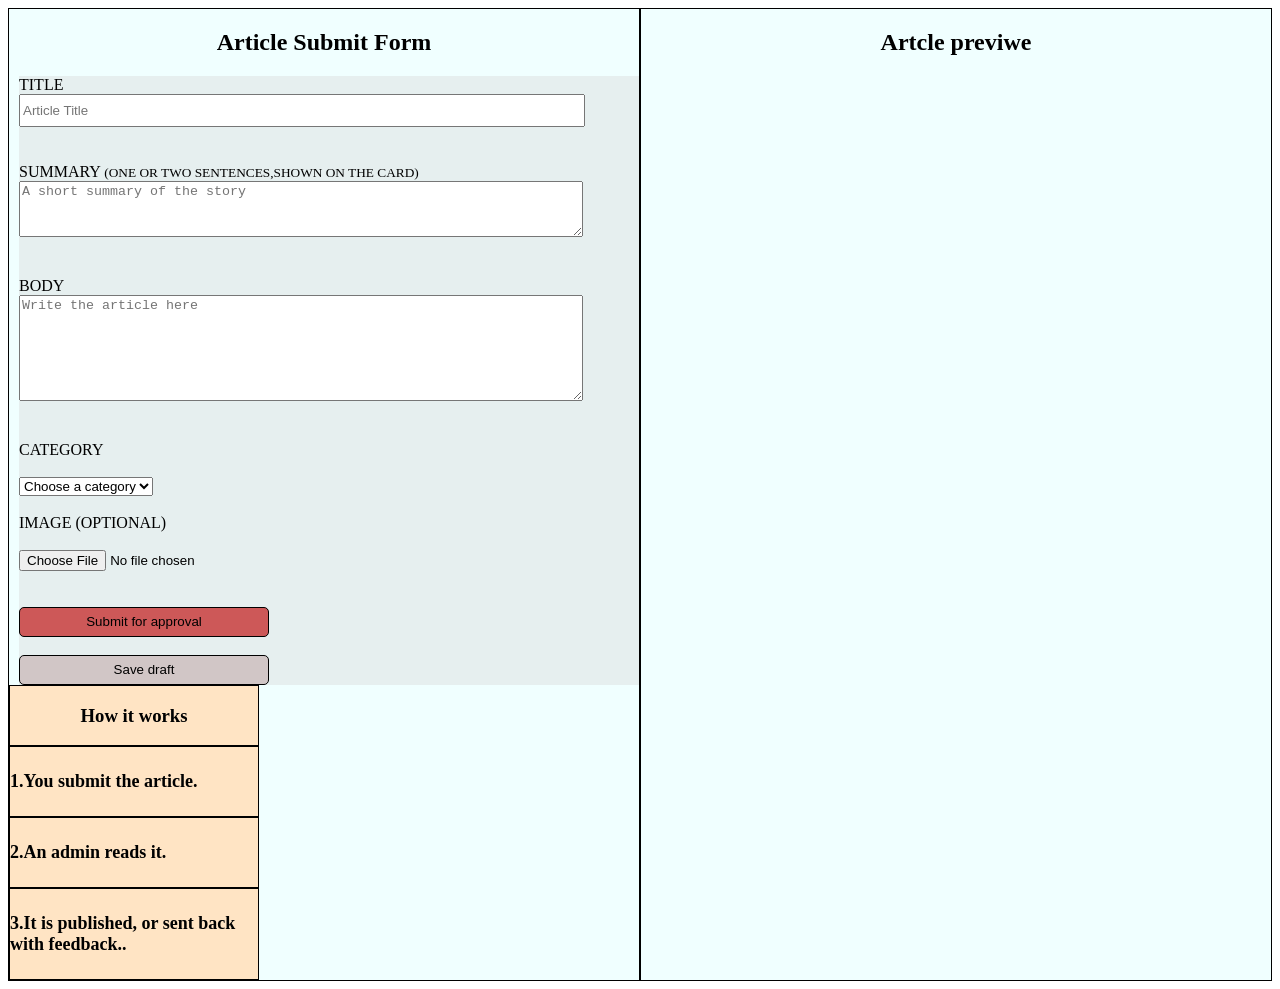
==== article_submit_page.html @ f37e9720 "ui done" ====
<!DOCTYPE html>
<html>
    <head>
        <style>
            option{
                width: 90%;
                height: 20px;
            }
        </style>

        <link rel="stylesheet" href="style.css">
        <!-- <script src="https://cdnjs.cloudflare.com/ajax/libs/tinymce/6.8.2/tinymce.min.js"></script> -->

    </head>
    <body>
        <header>

        </header>
        <nav>

        </nav>
        <main>
            <div class="main" id="main">
                <div class="m1" id="formbox">
                    <h2 id="formtitle">Article Submit Form</h2>

                    <form action="" id="submitform">

                        <label  for="title">TITLE</label><br>
                        <input type="text" name="articletitle" id="articletitleinput" placeholder="Article Title" ><br><br><br>


                        <label  for="summary">SUMMARY <small>(ONE OR TWO SENTENCES,SHOWN ON THE CARD)</small></label><br>
                        <textarea name="summary" id="articlesummery" placeholder="A short summary of the story "></textarea><br><br><br>

                        <label  for="bodyofarticle">BODY</label><br>
                        <textarea id="my-editor" name="articlebody" placeholder="Write the article here"></textarea><br><br><br>

                        <label for="category">CATEGORY</label><br><br>
                        <select id="category" name="category" class="custom-select" required>
                            
                            <option  disabled selected hidden>Choose a category</option>
                            <option  value="academic">Academic</option>
                            <option value="events" >Events</option>
                            <option value="sports" >Sports</option>
                            <option value="general" >General</option>
                            <option value="campus-news" >Campus News</option>
                            

                        </select><br><br>

                        <label for="artclefiles">IMAGE (OPTIONAL)</label><br><br>
                        
                            
                        <input type="file" id="file" accept="image/png, image/jpeg" ><br><br><br>

                        <input class="button" id="b1" type="button" value="Submit for approval"><br><br>
                        <input class="button" id="b2" type="button" value="Save draft">

                    </form>

                    <div class="how">
                        <div class="how1"><h3>How it works</h3></div>
                        <div class="how1"><h4>1.You submit the article.</h4></div>
                        <div class="how1"><h4>2.An admin reads it.</h4></div>
                        <div class="how1"><h4>3.It is published, or sent back with feedback..</h4></div>
                        
                    </div>
                </div>
                <div id="previwebox">
                    <h2 style="text-align: center;">Artcle previwe</h2>
                 

                </div>
               
            </div>
            

        </main>
        <!-- <script>
            tinymce.init({
                selector: '#my-editor',
                height: 400, // Change this value to make it taller or shorter (in pixels)
                width: '90%', // Can be pixels (e.g., 800) or percentage (e.g., '100%')
                plugins: '...',
                toolbar: '...'
            });
        </script> -->
        <footer>

        </footer>
        

    </body>
</html>
---- style.css ----
.button{
    width: 250px;
    height: 30px;
    border: 1px solid black;
    border-radius: 5px;
    
}
#b1{
    background-color: rgb(205, 88, 88);

}
#b1:hover{
    background-color: white;
}
#b2{
    background-color: rgb(209, 198, 198);
}
#b2:hover{
    background-color: white;
}
.how1{
    width: auto;
    height: auto;
    background-color: bisque;
    border: 1px solid black;
}
.how{
    width: 250px;
    height: auto;
    position: static;
}
h3{
    text-align: center;
}
h4{
    font-size: 2vh;
}


#my-editor{
    width: 90%;
    height: 100px;
}



#articletitleinput{
    width: 90%;
    height: 3vh;
}
#submitform{
    background-color: rgb(230, 239, 239);
    margin-left: 10px;
}
#articlesummery{
    width: 90%;
    height: 50px;
}


#main{
    
    width: 100%;
    height: 100%;
    display: flex;
    background-color: rgb(138, 189, 172);
}
#formbox{
    width: 50%;
    height: auto;
    border: 1px solid black;
    background-color: azure;
   

}
#previwebox{
    width: 50%;
    height: auto;
  
    
    border: 1px solid black;
    background-color: azure;
    

}
#formtitle{
    text-align: center;
}
#previwetitle{
    text-align: center;
}
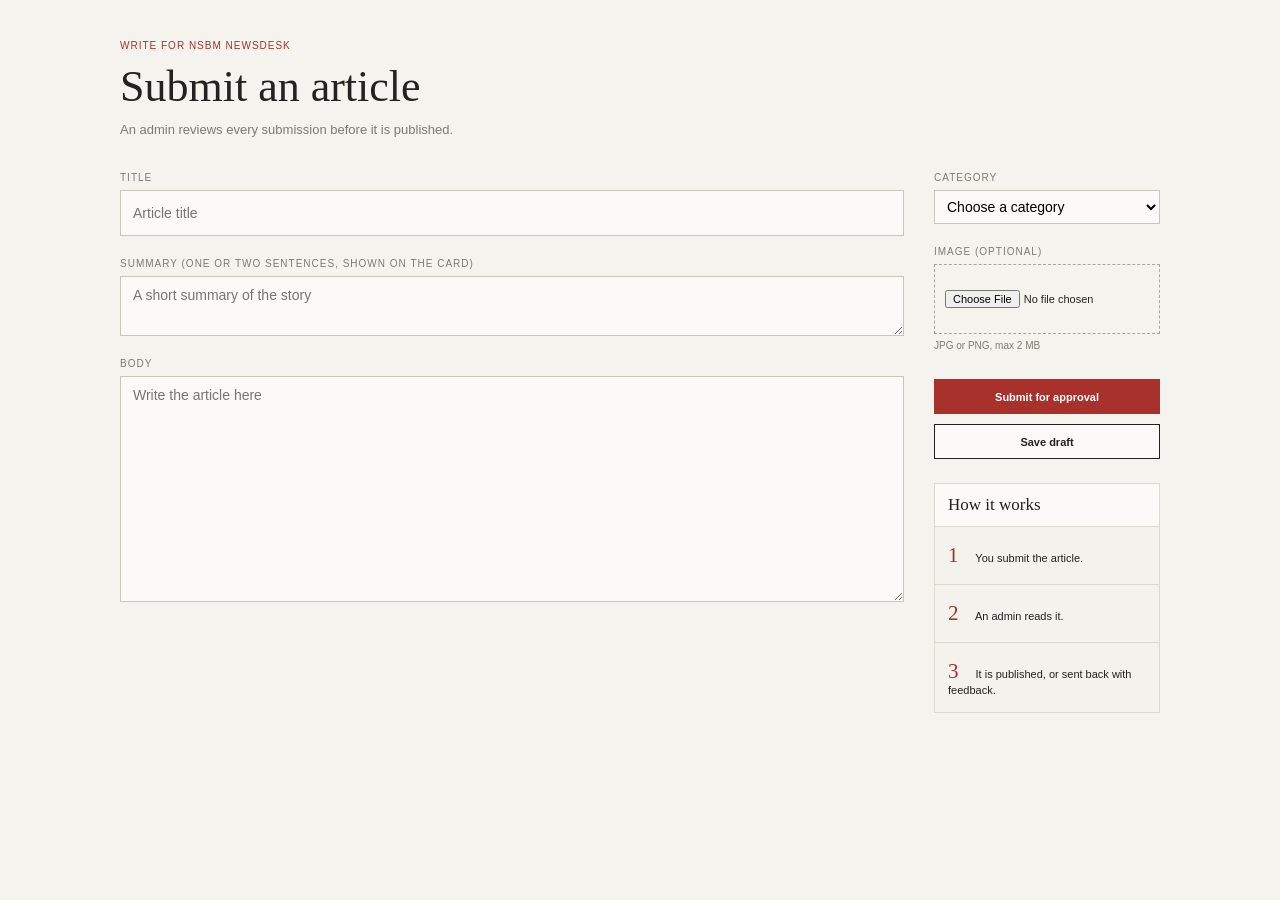
==== commit 73909b0d: "done" ====
--- a/article_submit_page.html
+++ b/article_submit_page.html
@@ -1,95 +1,57 @@
 <!DOCTYPE html>
-<html>
-    <head>
-        <style>
-            option{
-                width: 90%;
-                height: 20px;
-            }
-        </style>
+<html lang="en">
+<head>
+  <meta charset="utf-8">
+  <meta name="viewport" content="width=device-width, initial-scale=1">
+  <title>Submit an article</title>
+  <link rel="stylesheet" href="style.css">
+</head>
+<body>
+  <div class="page">
+    <p class="eyebrow">Write for NSBM NewsDesk</p>
+    <h1>Submit an article</h1>
+    <p class="lede">An admin reviews every submission before it is published.</p>
 
-        <link rel="stylesheet" href="style.css">
-        <!-- <script src="https://cdnjs.cloudflare.com/ajax/libs/tinymce/6.8.2/tinymce.min.js"></script> -->
+    <form method="post" action="submit_article.php" enctype="multipart/form-data">
 
-    </head>
-    <body>
-        <header>
+      <div class="left">
+        <label for="title">Title</label>
+        <input type="text" id="title" name="title" class="title" placeholder="Article title" required>
 
-        </header>
-        <nav>
+        <label for="summary">Summary (one or two sentences, shown on the card)</label>
+        <textarea id="summary" name="summary" class="summary" placeholder="A short summary of the story" required></textarea>
 
-        </nav>
-        <main>
-            <div class="main" id="main">
-                <div class="m1" id="formbox">
-                    <h2 id="formtitle">Article Submit Form</h2>
+        <label for="body">Body</label>
+        <textarea id="body" name="body" class="body" placeholder="Write the article here" required></textarea>
+      </div>
 
-                    <form action="" id="submitform">
+      <div class="right">
+        <label for="category">Category</label>
+        <select id="category" name="category" required>
+          <option value="" disabled selected>Choose a category</option>
+          <option value="academic">Academic</option>
+          <option value="events">Events</option>
+          <option value="sports">Sports</option>
+          <option value="general">General</option>
+          <option value="campus-news">Campus News</option>
+        </select>
 
-                        <label  for="title">TITLE</label><br>
-                        <input type="text" name="articletitle" id="articletitleinput" placeholder="Article Title" ><br><br><br>
+        <label for="image">Image (optional)</label>
+        <input type="file" id="image" name="image" class="upload" accept="image/png, image/jpeg">
+        <small>JPG or PNG, max 2 MB</small>
 
+        <button type="submit" name="action" value="submit" class="primary">Submit for approval</button>
+        <button type="submit" name="action" value="draft" class="secondary" formnovalidate>Save draft</button>
 
-                        <label  for="summary">SUMMARY <small>(ONE OR TWO SENTENCES,SHOWN ON THE CARD)</small></label><br>
-                        <textarea name="summary" id="articlesummery" placeholder="A short summary of the story "></textarea><br><br><br>
+        <div class="how">
+          <h2>How it works</h2>
+          <p><span>1</span> You submit the article.</p>
+          <p><span>2</span> An admin reads it.</p>
+          <p><span>3</span> It is published, or sent back with feedback.</p>
+        </div>
+      </div>
 
-                        <label  for="bodyofarticle">BODY</label><br>
-                        <textarea id="my-editor" name="articlebody" placeholder="Write the article here"></textarea><br><br><br>
-
-                        <label for="category">CATEGORY</label><br><br>
-                        <select id="category" name="category" class="custom-select" required>
-                            
-                            <option  disabled selected hidden>Choose a category</option>
-                            <option  value="academic">Academic</option>
-                            <option value="events" >Events</option>
-                            <option value="sports" >Sports</option>
-                            <option value="general" >General</option>
-                            <option value="campus-news" >Campus News</option>
-                            
-
-                        </select><br><br>
-
-                        <label for="artclefiles">IMAGE (OPTIONAL)</label><br><br>
-                        
-                            
-                        <input type="file" id="file" accept="image/png, image/jpeg" ><br><br><br>
-
-                        <input class="button" id="b1" type="button" value="Submit for approval"><br><br>
-                        <input class="button" id="b2" type="button" value="Save draft">
-
-                    </form>
-
-                    <div class="how">
-                        <div class="how1"><h3>How it works</h3></div>
-                        <div class="how1"><h4>1.You submit the article.</h4></div>
-                        <div class="how1"><h4>2.An admin reads it.</h4></div>
-                        <div class="how1"><h4>3.It is published, or sent back with feedback..</h4></div>
-                        
-                    </div>
-                </div>
-                <div id="previwebox">
-                    <h2 style="text-align: center;">Artcle previwe</h2>
-                 
-
-                </div>
-               
-            </div>
-            
-
-        </main>
-        <!-- <script>
-            tinymce.init({
-                selector: '#my-editor',
-                height: 400, // Change this value to make it taller or shorter (in pixels)
-                width: '90%', // Can be pixels (e.g., 800) or percentage (e.g., '100%')
-                plugins: '...',
-                toolbar: '...'
-            });
-        </script> -->
-        <footer>
-
-        </footer>
-        
-
-    </body>
+    </form>
+  </div>
+</body>
 </html>
--- a/style.css
+++ b/style.css
@@ -1,92 +1,131 @@
+* { box-sizing: border-box; }
 
-.button{
-    width: 250px;
-    height: 30px;
-    border: 1px solid black;
-    border-radius: 5px;
-    
-}
-#b1{
-    background-color: rgb(205, 88, 88);
-
-}
-#b1:hover{
-    background-color: white;
-}
-#b2{
-    background-color: rgb(209, 198, 198);
-}
-#b2:hover{
-    background-color: white;
-}
-.how1{
-    width: auto;
-    height: auto;
-    background-color: bisque;
-    border: 1px solid black;
-}
-.how{
-    width: 250px;
-    height: auto;
-    position: static;
-}
-h3{
-    text-align: center;
-}
-h4{
-    font-size: 2vh;
+body {
+  margin: 0;
+  background: #f4f3ee;
+  color: #232220;
+  font-family: Arial, sans-serif;
+  font-size: 14px;
 }
 
-
-#my-editor{
-    width: 90%;
-    height: 100px;
+.page {
+  max-width: 1100px;
+  margin: 0 auto;
+  padding: 30px;
 }
 
-
-
-#articletitleinput{
-    width: 90%;
-    height: 3vh;
-}
-#submitform{
-    background-color: rgb(230, 239, 239);
-    margin-left: 10px;
-}
-#articlesummery{
-    width: 90%;
-    height: 50px;
+.eyebrow {
+  color: #a8312b;
+  font-size: 10px;
+  letter-spacing: 1px;
+  text-transform: uppercase;
 }
 
+h1 {
+  margin: 0 0 10px;
+  font-family: Georgia, serif;
+  font-size: 44px;
+  font-weight: normal;
+}
 
-#main{
-    
-    width: 100%;
-    height: 100%;
-    display: flex;
-    background-color: rgb(138, 189, 172);
+.lede {
+  margin: 0 0 35px;
+  color: #7d7a72;
+  font-size: 13px;
 }
-#formbox{
-    width: 50%;
-    height: auto;
-    border: 1px solid black;
-    background-color: azure;
-   
 
+/* two columns */
+form {
+  display: flex;
+  gap: 30px;
+  align-items: flex-start;
 }
-#previwebox{
-    width: 50%;
-    height: auto;
-  
-    
-    border: 1px solid black;
-    background-color: azure;
-    
+.left  { flex: 1; }
+.right { width: 226px; }
 
+label {
+  display: block;
+  margin: 0 0 7px;
+  color: #7d7a72;
+  font-size: 10px;
+  letter-spacing: 1px;
+  text-transform: uppercase;
 }
-#formtitle{
-    text-align: center;
+
+input[type="text"],
+textarea,
+select {
+  display: block;
+  width: 100%;
+  margin-bottom: 22px;
+  padding: 10px 12px;
+  border: 1px solid #c9c6bc;
+  background: #fbfaf7;
+  font: inherit;
 }
-#previwetitle{
-    text-align: center;
+
+.title   { height: 46px; font-family: Georgia, serif; font-size: 19px; }
+.summary { height: 60px; resize: vertical; }
+.body    { height: 226px; resize: vertical; }
+select   { height: 34px; padding: 0 8px; }
+
+/* image upload */
+.upload {
+  width: 100%;
+  padding: 25px 10px;
+  border: 1.5px dashed #a9a69d;
+  font-size: 11px;
+}
+small {
+  display: block;
+  margin: 6px 0 28px;
+  color: #7d7a72;
+  font-size: 10px;
+}
+
+/* buttons */
+button {
+  display: block;
+  width: 100%;
+  height: 35px;
+  margin-bottom: 10px;
+  font-size: 11px;
+  font-weight: bold;
+  cursor: pointer;
+}
+.primary   { background: #a8312b; border: 1px solid #a8312b; color: #fff; }
+.secondary { background: #fbfaf7; border: 1px solid #232220; color: #232220; }
+
+/* how it works */
+.how {
+  margin-top: 24px;
+  border: 1px solid #dcd9d0;
+  background: #fbfaf7;
+}
+.how h2 {
+  margin: 0;
+  padding: 11px 13px;
+  font-family: Georgia, serif;
+  font-size: 17px;
+  font-weight: normal;
+}
+.how p {
+  margin: 0;
+  padding: 16px 13px;
+  border-top: 1px solid #dcd9d0;
+  background: #f3f2ed;
+  font-size: 11px;
+}
+.how span {
+  margin-right: 14px;
+  color: #a8312b;
+  font-family: Georgia, serif;
+  font-size: 21px;
+}
+
+/* phones */
+@media (max-width: 800px) {
+  form { flex-direction: column; }
+  .right { width: 100%; }
+  h1 { font-size: 34px; }
 }
